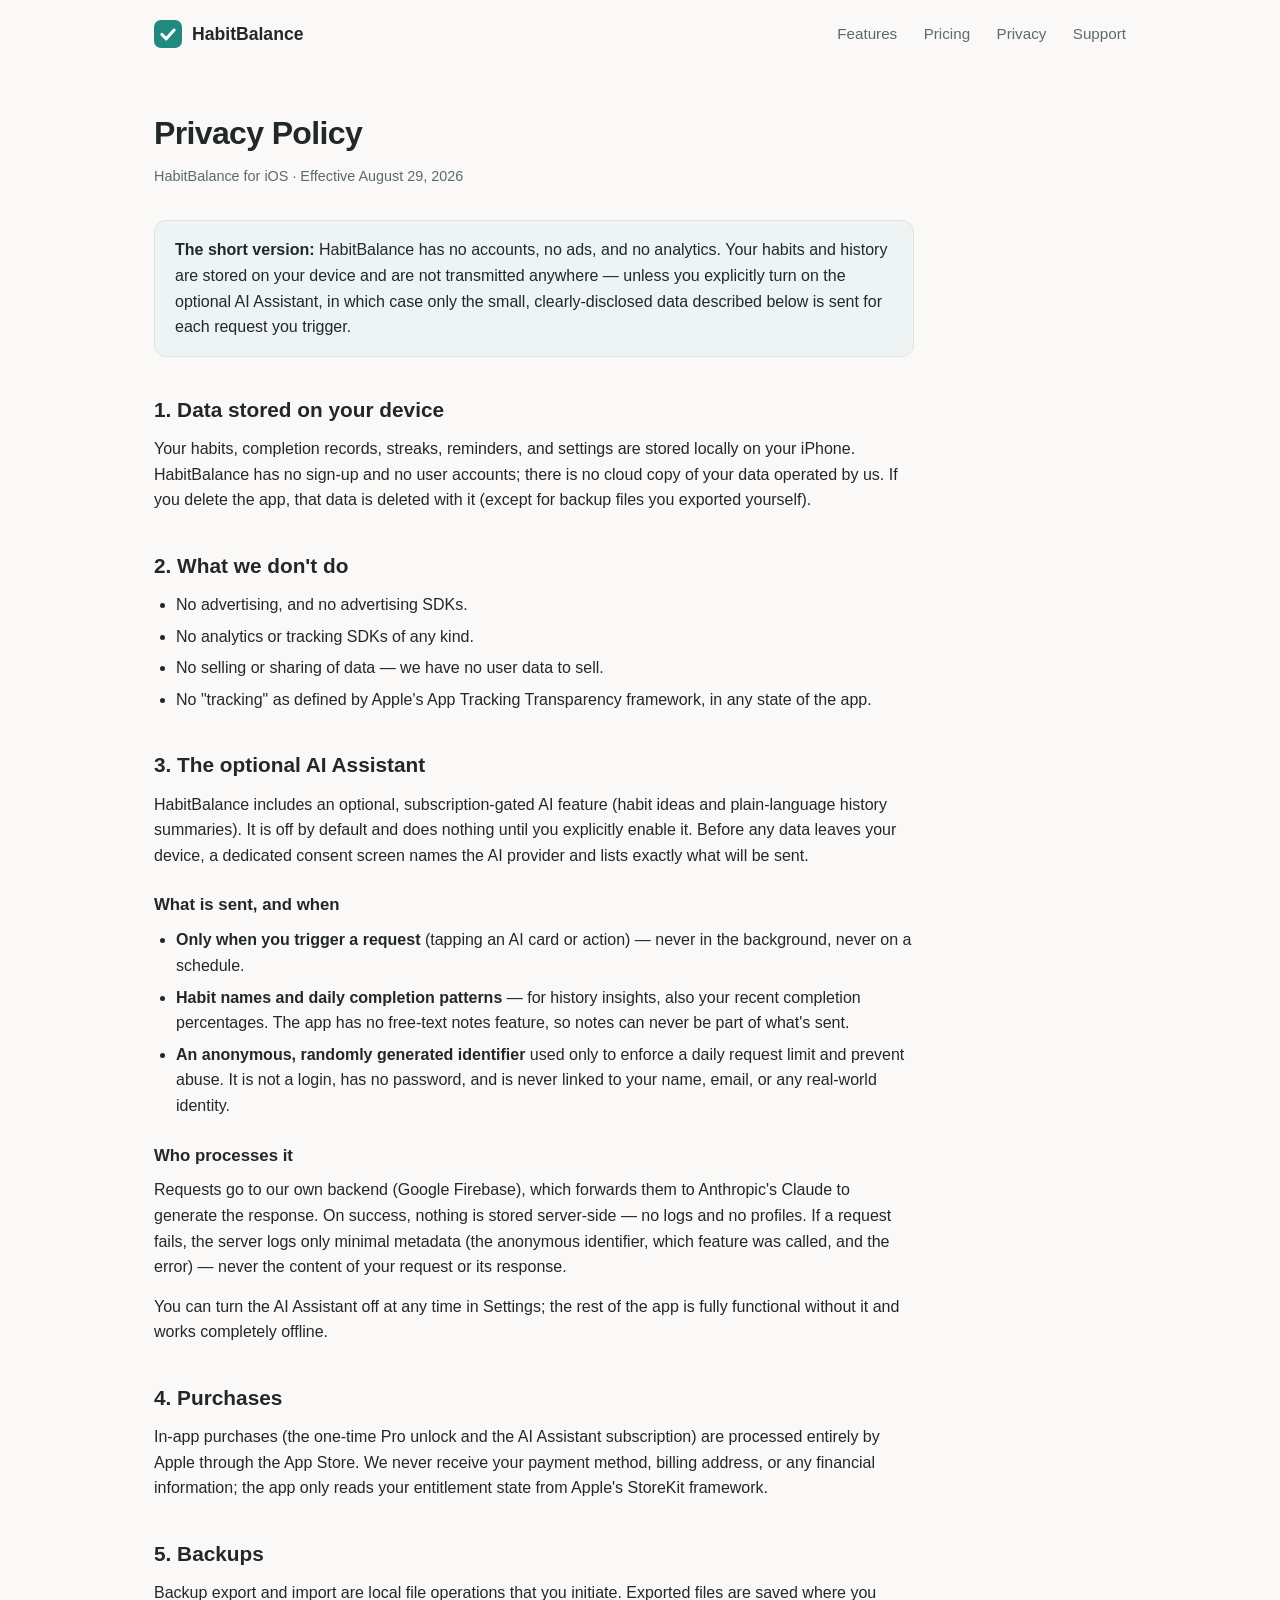
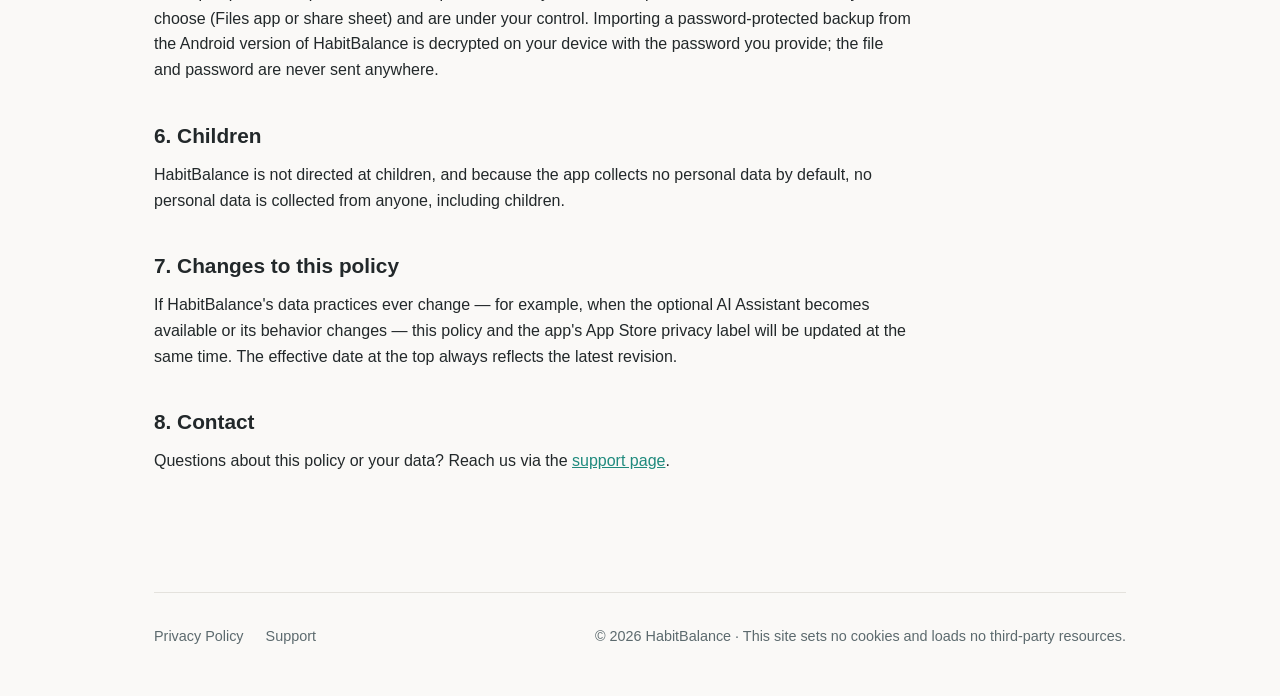
==== privacy.html @ 2bddd700 "HabitBalance site: landing, privacy policy, support Co-Authored-By: Claude Fable 5 <noreply@anthropi" ====
<!DOCTYPE html>
<html lang="en">
<head>
<meta charset="utf-8">
<meta name="viewport" content="width=device-width, initial-scale=1">
<title>Privacy Policy — HabitBalance</title>
<meta name="description" content="Privacy policy for HabitBalance for iOS.">
<link rel="stylesheet" href="style.css">
<link rel="icon" href="data:image/svg+xml,%3Csvg xmlns='http://www.w3.org/2000/svg' viewBox='0 0 32 32'%3E%3Crect width='32' height='32' rx='8' fill='%231f8a7d'/%3E%3Cpath d='M9 16.5l5 5 9-10' stroke='white' stroke-width='3.5' fill='none' stroke-linecap='round' stroke-linejoin='round'/%3E%3C/svg%3E">
</head>
<body>
<div class="wrap">
  <header class="site">
    <a class="brand" href="./">
      <svg width="28" height="28" viewBox="0 0 32 32" aria-hidden="true"><rect width="32" height="32" rx="8" fill="#1f8a7d"/><path d="M9 16.5l5 5 9-10" stroke="#fff" stroke-width="3.5" fill="none" stroke-linecap="round" stroke-linejoin="round"/></svg>
      HabitBalance
    </a>
    <nav class="site">
      <a href="./#features">Features</a>
      <a href="./#pricing">Pricing</a>
      <a href="privacy.html">Privacy</a>
      <a href="support.html">Support</a>
    </nav>
  </header>

  <main class="prose">
    <h1>Privacy Policy</h1>
    <p class="meta">HabitBalance for iOS · Effective August 29, 2026</p>

    <div class="callout">
      <strong>The short version:</strong> HabitBalance has no accounts, no ads, and no analytics.
      Your habits and history are stored on your device and are not transmitted anywhere —
      unless you explicitly turn on the optional AI Assistant, in which case only the small,
      clearly-disclosed data described below is sent for each request you trigger.
    </div>

    <h2>1. Data stored on your device</h2>
    <p>Your habits, completion records, streaks, reminders, and settings are stored locally on
    your iPhone. HabitBalance has no sign-up and no user accounts; there is no cloud copy of
    your data operated by us. If you delete the app, that data is deleted with it (except for
    backup files you exported yourself).</p>

    <h2>2. What we don't do</h2>
    <ul>
      <li>No advertising, and no advertising SDKs.</li>
      <li>No analytics or tracking SDKs of any kind.</li>
      <li>No selling or sharing of data — we have no user data to sell.</li>
      <li>No "tracking" as defined by Apple's App Tracking Transparency framework, in any state of the app.</li>
    </ul>

    <h2>3. The optional AI Assistant</h2>
    <p>HabitBalance includes an optional, subscription-gated AI feature (habit ideas and
    plain-language history summaries). It is off by default and does nothing until you
    explicitly enable it. Before any data leaves your device, a dedicated consent screen names
    the AI provider and lists exactly what will be sent.</p>
    <h3>What is sent, and when</h3>
    <ul>
      <li><strong>Only when you trigger a request</strong> (tapping an AI card or action) — never
      in the background, never on a schedule.</li>
      <li><strong>Habit names and daily completion patterns</strong> — for history insights, also
      your recent completion percentages. The app has no free-text notes feature, so notes can
      never be part of what's sent.</li>
      <li><strong>An anonymous, randomly generated identifier</strong> used only to enforce a
      daily request limit and prevent abuse. It is not a login, has no password, and is never
      linked to your name, email, or any real-world identity.</li>
    </ul>
    <h3>Who processes it</h3>
    <p>Requests go to our own backend (Google Firebase), which forwards them to Anthropic's
    Claude to generate the response. On success, nothing is stored server-side — no logs and no
    profiles. If a request fails, the server logs only minimal metadata (the anonymous
    identifier, which feature was called, and the error) — never the content of your request or
    its response.</p>
    <p>You can turn the AI Assistant off at any time in Settings; the rest of the app is fully
    functional without it and works completely offline.</p>

    <h2>4. Purchases</h2>
    <p>In-app purchases (the one-time Pro unlock and the AI Assistant subscription) are processed
    entirely by Apple through the App Store. We never receive your payment method, billing
    address, or any financial information; the app only reads your entitlement state from
    Apple's StoreKit framework.</p>

    <h2>5. Backups</h2>
    <p>Backup export and import are local file operations that you initiate. Exported files are
    saved where you choose (Files app or share sheet) and are under your control. Importing a
    password-protected backup from the Android version of HabitBalance is decrypted on your
    device with the password you provide; the file and password are never sent anywhere.</p>

    <h2>6. Children</h2>
    <p>HabitBalance is not directed at children, and because the app collects no personal data by
    default, no personal data is collected from anyone, including children.</p>

    <h2>7. Changes to this policy</h2>
    <p>If HabitBalance's data practices ever change — for example, when the optional AI Assistant
    becomes available or its behavior changes — this policy and the app's App Store privacy
    label will be updated at the same time. The effective date at the top always reflects the
    latest revision.</p>

    <h2>8. Contact</h2>
    <p>Questions about this policy or your data? Reach us via the <a href="support.html">support
    page</a>.</p>
  </main>

  <footer class="site">
    <div>
      <a href="privacy.html">Privacy Policy</a>
      <a href="support.html">Support</a>
    </div>
    <div>© 2026 HabitBalance · This site sets no cookies and loads no third-party resources.</div>
  </footer>
</div>
</body>
</html>
---- style.css ----
:root {
  --bg: #faf9f7;
  --surface: #ffffff;
  --ink: #22282a;
  --ink-soft: #5c6a6e;
  --accent: #1f8a7d;
  --accent-ink: #ffffff;
  --border: #e4e2dd;
  --pill: #eef4f3;
  color-scheme: light dark;
}
@media (prefers-color-scheme: dark) {
  :root {
    --bg: #14181a;
    --surface: #1c2225;
    --ink: #e8ecec;
    --ink-soft: #9aa8ab;
    --accent: #3cbfae;
    --accent-ink: #0d1f1c;
    --border: #2c3438;
    --pill: #22302e;
  }
}

* { margin: 0; padding: 0; box-sizing: border-box; }

body {
  background: var(--bg);
  color: var(--ink);
  font-family: -apple-system, BlinkMacSystemFont, "Segoe UI", Roboto, "Helvetica Neue", Arial, sans-serif;
  line-height: 1.6;
  -webkit-font-smoothing: antialiased;
}

.wrap { max-width: 1020px; margin: 0 auto; padding: 0 24px; }

header.site {
  display: flex; align-items: center; justify-content: space-between;
  padding: 20px 0;
}
.brand { display: flex; align-items: center; gap: 10px; font-weight: 700; font-size: 1.1rem; color: var(--ink); text-decoration: none; }
.brand svg { display: block; }
nav.site a { color: var(--ink-soft); text-decoration: none; margin-left: 22px; font-size: 0.95rem; }
nav.site a:hover { color: var(--accent); }

.hero { padding: 72px 0 56px; text-align: center; }
.hero h1 { font-size: clamp(2rem, 5.5vw, 3.2rem); line-height: 1.15; letter-spacing: -0.02em; max-width: 720px; margin: 0 auto; }
.hero h1 em { color: var(--accent); font-style: normal; }
.hero p.lead { max-width: 640px; margin: 20px auto 0; font-size: 1.15rem; color: var(--ink-soft); }
.hero .cta { margin-top: 32px; display: flex; gap: 12px; justify-content: center; flex-wrap: wrap; }

.badge-soon {
  display: inline-block; background: var(--pill); color: var(--accent);
  border: 1px solid var(--border); border-radius: 999px;
  padding: 10px 22px; font-weight: 600; font-size: 0.95rem;
}

.section { padding: 56px 0; }
.section h2 { font-size: 1.7rem; letter-spacing: -0.01em; margin-bottom: 8px; }
.section p.sub { color: var(--ink-soft); max-width: 640px; margin-bottom: 32px; }

.grid { display: grid; grid-template-columns: repeat(auto-fit, minmax(260px, 1fr)); gap: 16px; }
.card {
  background: var(--surface); border: 1px solid var(--border); border-radius: 14px;
  padding: 22px;
}
.card h3 { font-size: 1.05rem; margin-bottom: 6px; }
.card p { color: var(--ink-soft); font-size: 0.95rem; }
.card .ico { font-size: 1.4rem; margin-bottom: 10px; display: block; }

.privacy-strip {
  background: var(--surface); border: 1px solid var(--border); border-radius: 16px;
  padding: 32px; display: grid; grid-template-columns: repeat(auto-fit, minmax(180px, 1fr)); gap: 20px;
  text-align: center;
}
.privacy-strip strong { display: block; font-size: 1.05rem; margin-bottom: 4px; }
.privacy-strip span { color: var(--ink-soft); font-size: 0.9rem; }

.pricing { display: grid; grid-template-columns: repeat(auto-fit, minmax(240px, 1fr)); gap: 16px; align-items: stretch; }
.price-card { display: flex; flex-direction: column; }
.price-card .tier { font-weight: 700; font-size: 1.05rem; }
.price-card .amount { font-size: 2rem; font-weight: 700; margin: 10px 0 2px; letter-spacing: -0.02em; }
.price-card .cadence { color: var(--ink-soft); font-size: 0.9rem; margin-bottom: 14px; }
.price-card ul { list-style: none; margin-top: 4px; }
.price-card li { padding: 5px 0 5px 26px; position: relative; color: var(--ink-soft); font-size: 0.95rem; }
.price-card li::before { content: "✓"; position: absolute; left: 2px; color: var(--accent); font-weight: 700; }
.price-card.featured { border-color: var(--accent); }
.price-note { color: var(--ink-soft); font-size: 0.85rem; margin-top: 18px; }

.prose { max-width: 760px; padding: 40px 0 64px; }
.prose h1 { font-size: 2rem; letter-spacing: -0.02em; margin-bottom: 6px; }
.prose .meta { color: var(--ink-soft); font-size: 0.9rem; margin-bottom: 32px; }
.prose h2 { font-size: 1.3rem; margin: 36px 0 10px; }
.prose h3 { font-size: 1.05rem; margin: 24px 0 8px; }
.prose p, .prose li { color: var(--ink); }
.prose p { margin-bottom: 14px; }
.prose ul { margin: 0 0 14px 22px; }
.prose li { margin-bottom: 6px; }
.prose a { color: var(--accent); }
.callout {
  background: var(--pill); border: 1px solid var(--border); border-radius: 12px;
  padding: 16px 20px; margin: 20px 0;
}

footer.site {
  border-top: 1px solid var(--border);
  padding: 32px 0 48px; margin-top: 40px;
  color: var(--ink-soft); font-size: 0.9rem;
  display: flex; flex-wrap: wrap; gap: 12px 28px; align-items: center; justify-content: space-between;
}
footer.site a { color: var(--ink-soft); text-decoration: none; margin-right: 18px; }
footer.site a:hover { color: var(--accent); }
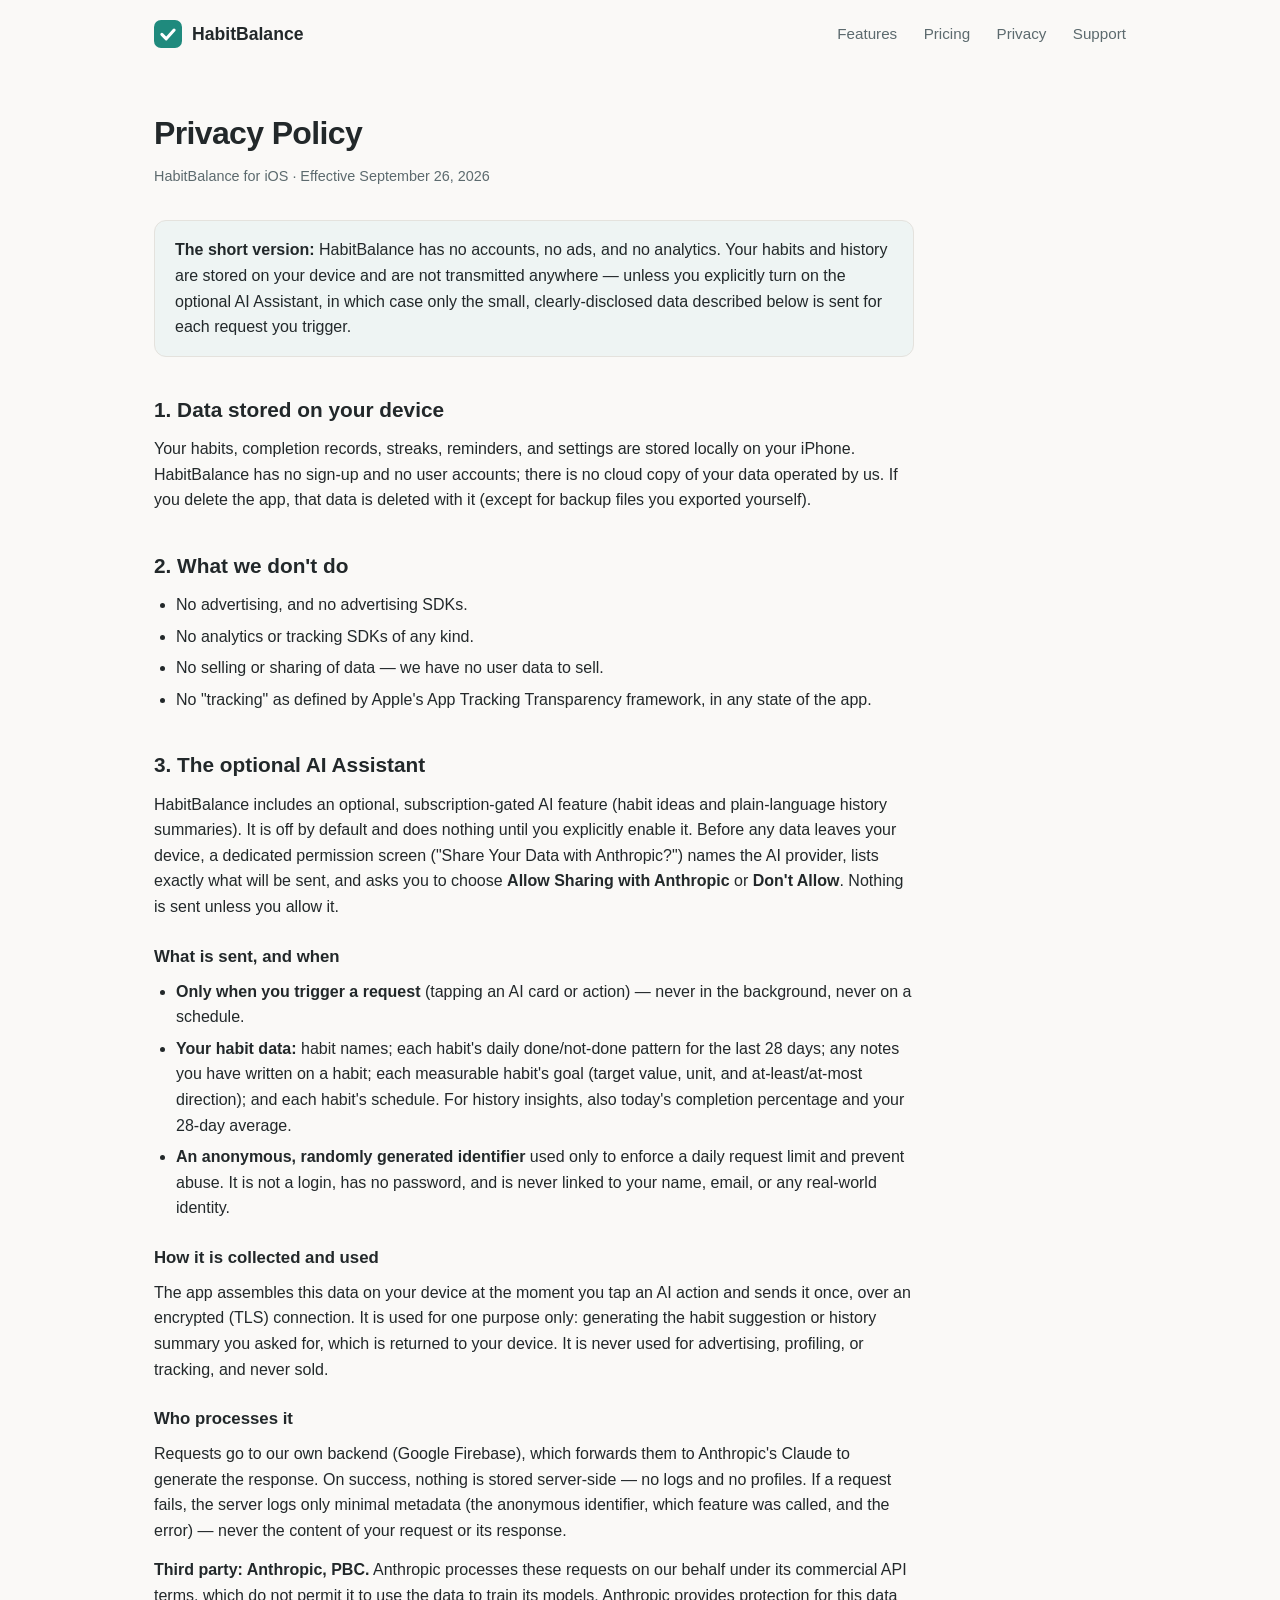
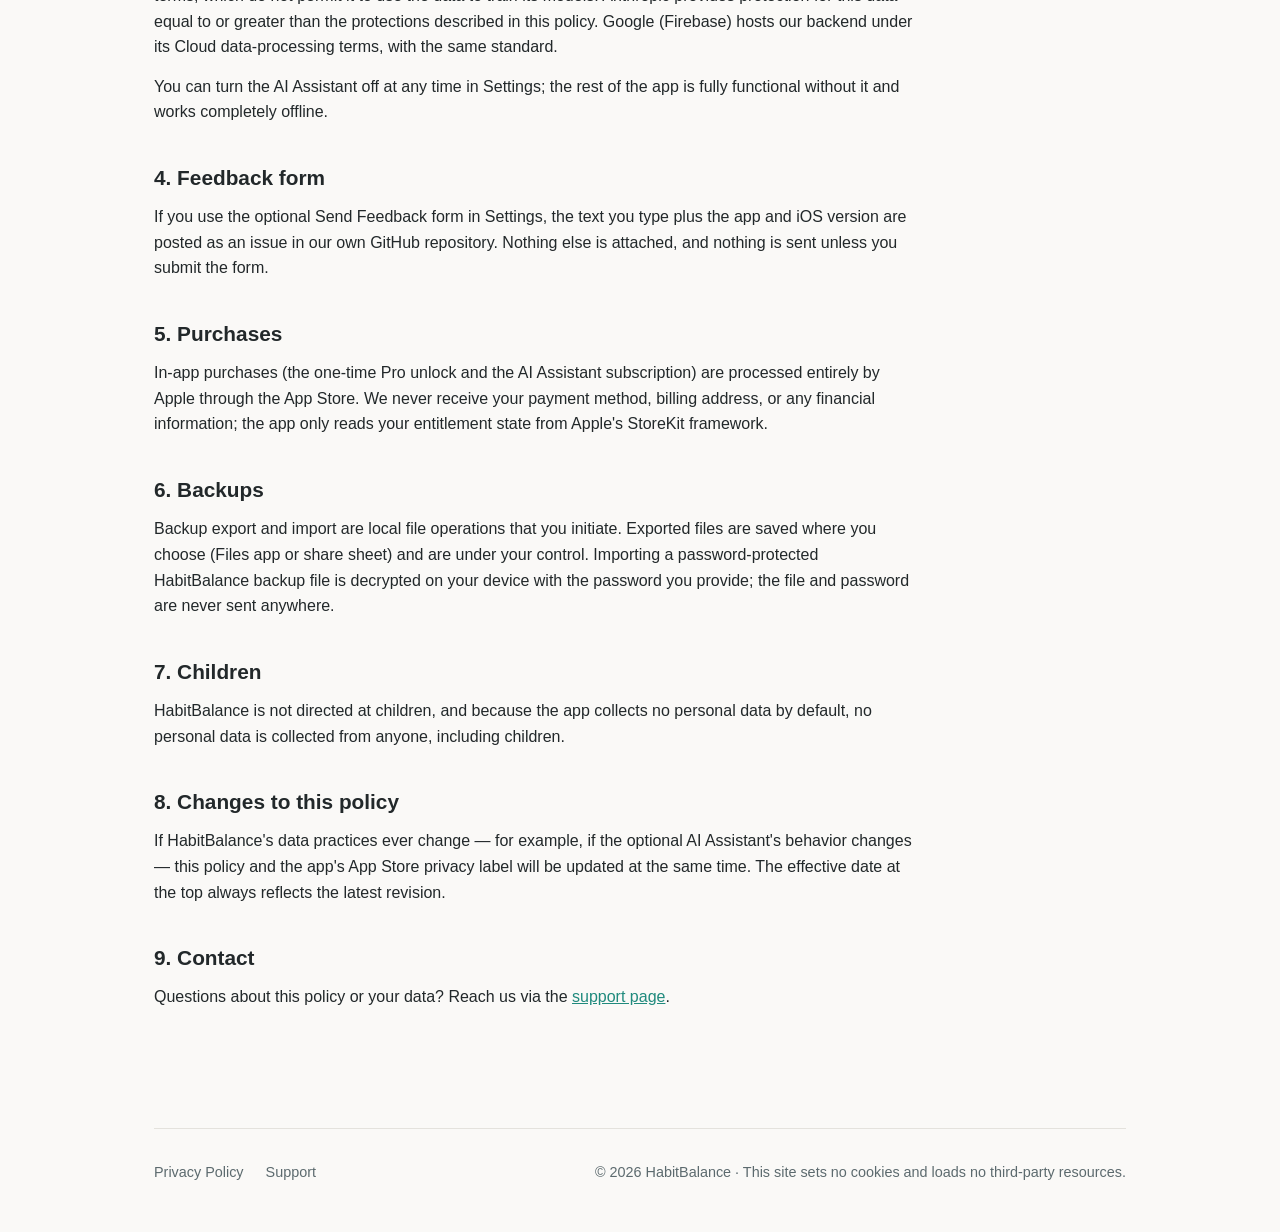
==== commit cb0a0882: "Privacy policy: full AI data list (notes, goals, schedules), how it's used, Anthropic protection sta" ====
--- a/privacy.html
+++ b/privacy.html
@@ -25,7 +25,7 @@
 
   <main class="prose">
     <h1>Privacy Policy</h1>
-    <p class="meta">HabitBalance for iOS · Effective August 29, 2026</p>
+    <p class="meta">HabitBalance for iOS · Effective September 26, 2026</p>
 
     <div class="callout">
       <strong>The short version:</strong> HabitBalance has no accounts, no ads, and no analytics.
@@ -51,51 +51,69 @@
     <h2>3. The optional AI Assistant</h2>
     <p>HabitBalance includes an optional, subscription-gated AI feature (habit ideas and
     plain-language history summaries). It is off by default and does nothing until you
-    explicitly enable it. Before any data leaves your device, a dedicated consent screen names
-    the AI provider and lists exactly what will be sent.</p>
+    explicitly enable it. Before any data leaves your device, a dedicated permission screen
+    ("Share Your Data with Anthropic?") names the AI provider, lists exactly what will be sent,
+    and asks you to choose <strong>Allow Sharing with Anthropic</strong> or <strong>Don't
+    Allow</strong>. Nothing is sent unless you allow it.</p>
     <h3>What is sent, and when</h3>
     <ul>
       <li><strong>Only when you trigger a request</strong> (tapping an AI card or action) — never
       in the background, never on a schedule.</li>
-      <li><strong>Habit names and daily completion patterns</strong> — for history insights, also
-      your recent completion percentages. The app has no free-text notes feature, so notes can
-      never be part of what's sent.</li>
+      <li><strong>Your habit data:</strong> habit names; each habit's daily done/not-done pattern
+      for the last 28 days; any notes you have written on a habit; each measurable habit's goal
+      (target value, unit, and at-least/at-most direction); and each habit's schedule. For
+      history insights, also today's completion percentage and your 28-day average.</li>
       <li><strong>An anonymous, randomly generated identifier</strong> used only to enforce a
       daily request limit and prevent abuse. It is not a login, has no password, and is never
       linked to your name, email, or any real-world identity.</li>
     </ul>
+    <h3>How it is collected and used</h3>
+    <p>The app assembles this data on your device at the moment you tap an AI action and sends it
+    once, over an encrypted (TLS) connection. It is used for one purpose only: generating the
+    habit suggestion or history summary you asked for, which is returned to your device. It is
+    never used for advertising, profiling, or tracking, and never sold.</p>
     <h3>Who processes it</h3>
     <p>Requests go to our own backend (Google Firebase), which forwards them to Anthropic's
     Claude to generate the response. On success, nothing is stored server-side — no logs and no
     profiles. If a request fails, the server logs only minimal metadata (the anonymous
     identifier, which feature was called, and the error) — never the content of your request or
     its response.</p>
+    <p><strong>Third party: Anthropic, PBC.</strong> Anthropic processes these requests on our
+    behalf under its commercial API terms, which do not permit it to use the data to train its
+    models. Anthropic provides protection for this data equal to or greater than the protections
+    described in this policy. Google (Firebase) hosts our backend under its Cloud data-processing
+    terms, with the same standard.</p>
     <p>You can turn the AI Assistant off at any time in Settings; the rest of the app is fully
     functional without it and works completely offline.</p>
 
-    <h2>4. Purchases</h2>
+    <h2>4. Feedback form</h2>
+    <p>If you use the optional Send Feedback form in Settings, the text you type plus the app and
+    iOS version are posted as an issue in our own GitHub repository. Nothing else is attached, and
+    nothing is sent unless you submit the form.</p>
+
+    <h2>5. Purchases</h2>
     <p>In-app purchases (the one-time Pro unlock and the AI Assistant subscription) are processed
     entirely by Apple through the App Store. We never receive your payment method, billing
     address, or any financial information; the app only reads your entitlement state from
     Apple's StoreKit framework.</p>
 
-    <h2>5. Backups</h2>
+    <h2>6. Backups</h2>
     <p>Backup export and import are local file operations that you initiate. Exported files are
     saved where you choose (Files app or share sheet) and are under your control. Importing a
-    password-protected backup from the Android version of HabitBalance is decrypted on your
+    password-protected HabitBalance backup file is decrypted on your
     device with the password you provide; the file and password are never sent anywhere.</p>
 
-    <h2>6. Children</h2>
+    <h2>7. Children</h2>
     <p>HabitBalance is not directed at children, and because the app collects no personal data by
     default, no personal data is collected from anyone, including children.</p>
 
-    <h2>7. Changes to this policy</h2>
-    <p>If HabitBalance's data practices ever change — for example, when the optional AI Assistant
-    becomes available or its behavior changes — this policy and the app's App Store privacy
+    <h2>8. Changes to this policy</h2>
+    <p>If HabitBalance's data practices ever change — for example, if the optional AI Assistant's
+    behavior changes — this policy and the app's App Store privacy
     label will be updated at the same time. The effective date at the top always reflects the
     latest revision.</p>
 
-    <h2>8. Contact</h2>
+    <h2>9. Contact</h2>
     <p>Questions about this policy or your data? Reach us via the <a href="support.html">support
     page</a>.</p>
   </main>
